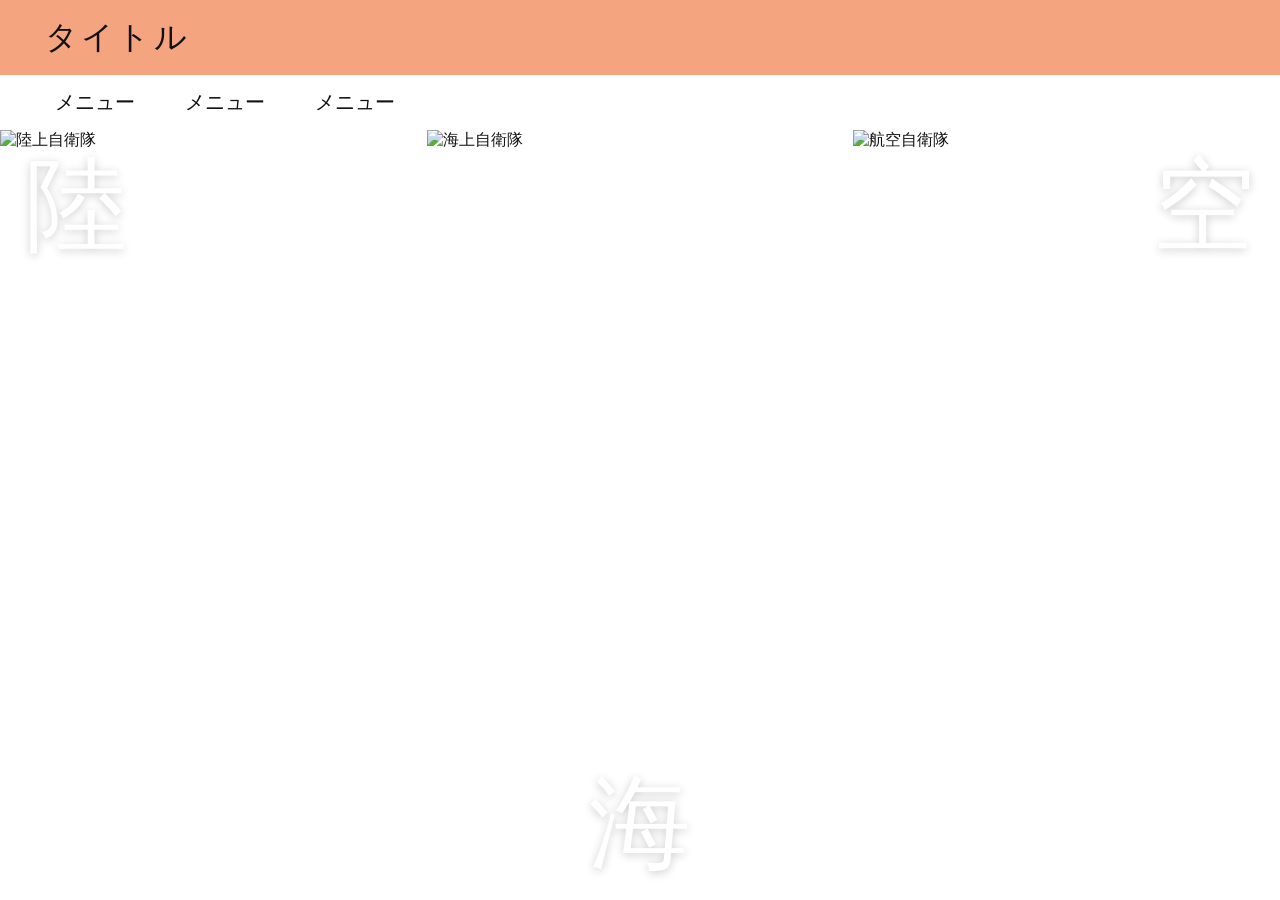
==== css/index.html @ bda2ad5b "Add files via upload" ====
<!DOCTYPE html>
<html lang="ja">
<head>
  <meta charset="UTF-8">
  <meta name="viewport" content="width=device-width, initial-scale=1.0">
  <title>自衛隊紹介サイト</title>
  <link rel="stylesheet" href="style.css">
</head>
<body>

  <!-- ================= トップページ画面 ================= -->
  <div id="top-view">
    <header class="top-header">
      <div class="site-title">タイトル</div>
      <nav class="top-nav">
        <a href="#">メニュー</a>
        <a href="#">メニュー</a>
        <a href="#">メニュー</a>
      </nav>
    </header>

    <main class="split-container">
      <!-- 陸 -->
      <div class="split-item" onclick="showDetail('land')">
        <img src="land.jpg" alt="陸上自衛隊">
        <span class="kanji kanji-land">陸</span>
        <div class="hover-overlay">
          <p class="hover-text">詳しく見る</p>
          <span class="hover-arrow">＞</span>
        </div>
      </div>

      <!-- 海 -->
      <div class="split-item" onclick="showDetail('sea')">
        <img src="sea.jpg" alt="海上自衛隊">
        <span class="kanji kanji-sea">海</span>
        <div class="hover-overlay">
          <p class="hover-text">詳しく見る</p>
          <span class="hover-arrow">＞</span>
        </div>
      </div>

      <!-- 空 -->
      <div class="split-item" onclick="showDetail('air')">
        <img src="air.jpg" alt="航空自衛隊">
        <span class="kanji kanji-air">空</span>
        <div class="hover-overlay">
          <p class="hover-text">詳しく見る</p>
          <span class="hover-arrow">＞</span>
        </div>
      </div>
    </main>
  </div>

  <!-- ================= 詳細ページ画面（初期状態は非表示） ================= -->
  <div id="detail-view" class="hidden">
    <div class="detail-banner" id="detail-banner">
      <button class="back-btn" onclick="showTop()">＜ トップへ戻る</button>
      <h1 class="detail-title" id="detail-title">陸上自衛隊</h1>
    </div>

    <div class="cards-container" id="cards-container">
      <!-- JavaScriptでここに3枚のカードが自動生成されます -->
    </div>


  <script src="script.js"></script>
</body>
</html>
---- css/style.css ----
/* 基本設定・明朝体ベース */
* {
  box-sizing: border-box;
  margin: 0;
  padding: 0;
}

body {
  font-family: "游明朝", "Yu Mincho", "Hiragino Mincho ProN", serif;
  color: #111;
  background-color: #fff;
}

.hidden {
  display: none !important;
}

/* ================= トップページ ================= */
.top-header {
  height: 130px;
}

.site-title {
  background-color: #f4a57f;
  height: 75px;
  display: flex;
  align-items: center;
  padding-left: 45px;
  font-size: 32px;
  letter-spacing: 0.1em;
}

.top-nav {
  background-color: #fff;
  height: 55px;
  display: flex;
  align-items: center;
  padding-left: 55px;
  gap: 50px;
}

.top-nav a {
  text-decoration: none;
  color: #111;
  font-size: 20px;
}

.top-nav a:hover {
  opacity: 0.6;
}

/* 3分割エリア */
.split-container {
  display: flex;
  width: 100%;
  height: calc(100vh - 130px);
  /* 画面全体の高さからヘッダー分を引く */
  min-height: 450px;
}

.split-item {
  position: relative;
  flex: 1;
  overflow: hidden;
  cursor: pointer;
}

.split-item img {
  width: 100%;
  height: 100%;
  object-fit: cover;
  transition: transform 0.5s ease;
}

/* 「陸」「海」「空」の文字配置 */
.kanji {
  position: absolute;
  color: #fff;
  font-size: clamp(60px, 8vw, 110px);
  line-height: 1;
  z-index: 2;
  transition: opacity 0.3s ease;
  text-shadow: 0 2px 10px rgba(0, 0, 0, 0.2);
}

.kanji-land {
  top: 25px;
  left: 25px;
}

.kanji-sea {
  bottom: 25px;
  left: 50%;
  transform: translateX(-50%);
}

.kanji-air {
  top: 25px;
  right: 25px;
}

/* ホバー時のエフェクト（2枚目の画像） */
.hover-overlay {
  position: absolute;
  inset: 0;
  background-color: rgba(0, 0, 0, 0.45);
  display: flex;
  flex-direction: column;
  justify-content: center;
  align-items: center;
  color: #fff;
  opacity: 0;
  transition: opacity 0.3s ease;
  z-index: 3;
}

.split-item:hover .hover-overlay {
  opacity: 1;
}

.split-item:hover img {
  transform: scale(1.04);
  /* わずかにズーム */
}

.split-item:hover .kanji {
  opacity: 0.35;
  /* ホバー時に背面の漢字を少し薄くする */
}

.hover-text {
  font-size: 26px;
  letter-spacing: 0.1em;
  margin-bottom: 12px;
}

.hover-arrow {
  font-size: 42px;
  font-family: sans-serif;
  font-weight: 300;
}

/* ================= 詳細ページ（3枚目の画像） ================= */
.detail-banner {
  position: relative;
  height: 220px;
  background-size: cover;
  background-position: center;
  display: flex;
  align-items: center;
  justify-content: flex-end;
  padding-right: 8%;
}

/* バナー画像を少し暗くして白文字を見やすくする */
.detail-banner::before {
  content: "";
  position: absolute;
  inset: 0;
  background-color: rgba(0, 0, 0, 0.45);
}

.detail-title {
  position: relative;
  z-index: 1;
  color: #fff;
  font-size: clamp(36px, 5vw, 60px);
  font-weight: normal;
  letter-spacing: 0.1em;
}

.back-btn {
  position: absolute;
  top: 20px;
  left: 25px;
  z-index: 2;
  background: rgba(255, 255, 255, 0.85);
  border: none;
  padding: 8px 16px;
  font-family: inherit;
  font-size: 14px;
  cursor: pointer;
  border-radius: 4px;
  transition: background 0.2s;
}

.back-btn:hover {
  background: #fff;
}

/* 3つのカードレイアウト */
.cards-container {
  display: flex;
  justify-content: center;
  flex-wrap: wrap;
  gap: 45px;
  padding: 60px 20px 40px;
  max-width: 1100px;
  margin: 0 auto;
}

.info-card {
  width: 280px;
  height: 310px;
  background: #fff;
  border-radius: 42px;
  /* 大きめの角丸 */
  box-shadow: 0 4px 16px rgba(0, 0, 0, 0.18);
  padding: 35px 25px;
  display: flex;
  flex-direction: column;
  align-items: center;
  position: relative;
}

.info-card h2 {
  font-size: 32px;
  font-weight: normal;
  margin-bottom: 35px;
}

.info-card p {
  font-size: 18px;
  color: #333;
}

.card-detail-btn {
  position: absolute;
  bottom: 30px;
  right: 30px;
  border: 1px solid #444;
  background: #fff;
  color: #111;
  text-decoration: none;
  padding: 8px 16px;
  font-size: 20px;
  transition: background 0.2s, color 0.2s;
}

.card-detail-btn:hover {
  background: #111;
  color: #fff;
}

.bottom-note {
  text-align: center;
  font-size: 16px;
  color: #333;
  padding-bottom: 50px;
}

/* スマホ表示用の調整 */
@media (max-width: 768px) {
  .split-container {
    flex-direction: column;
    height: auto;
  }

  .split-item {
    height: 240px;
  }

  .detail-banner {
    justify-content: center;
    padding-right: 0;
  }
}
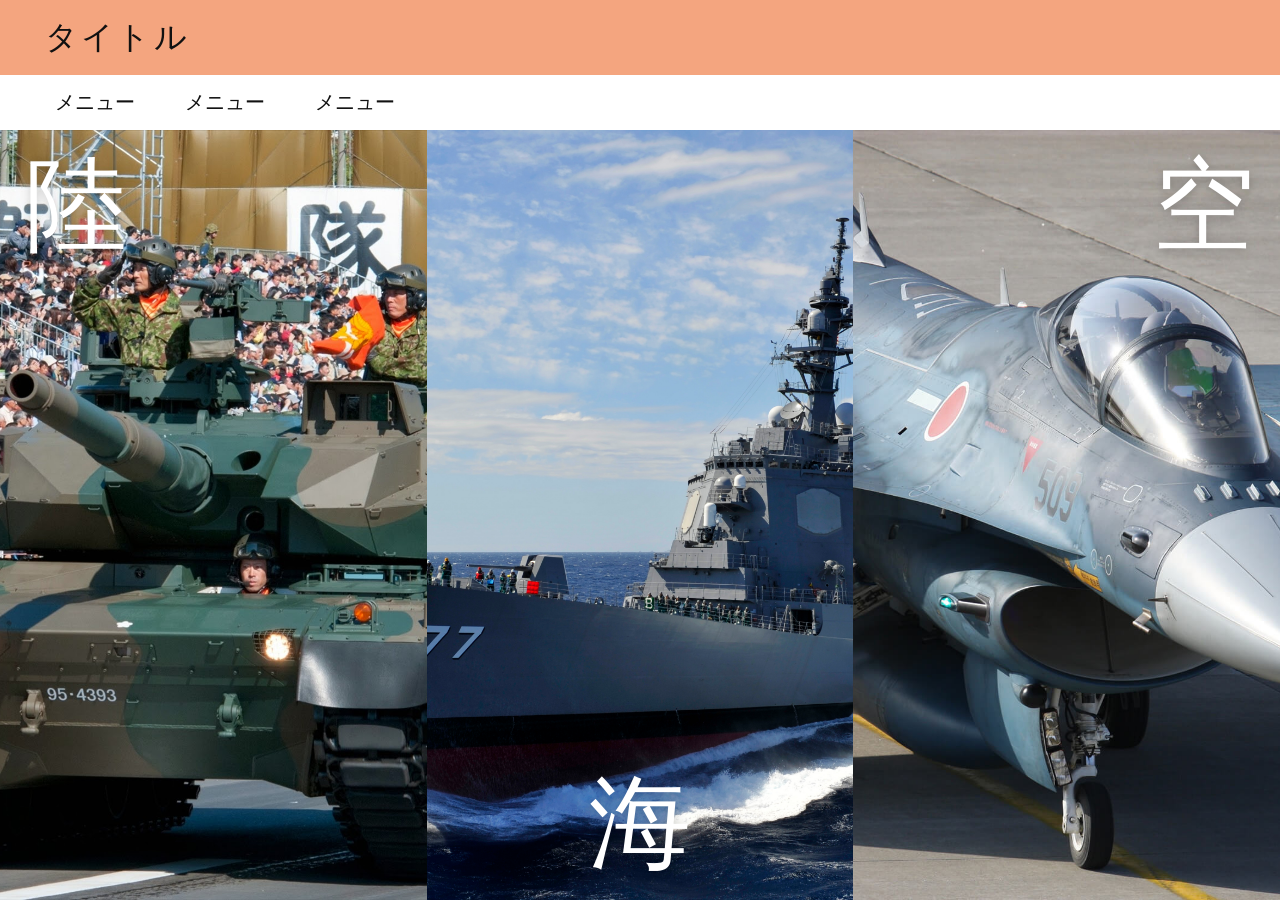
==== commit 2752c5fa: "Update index.html" ====
--- a/css/index.html
+++ b/css/index.html
@@ -42,7 +42,7 @@
 
       <!-- 空 -->
       <div class="split-item" onclick="showDetail('air')">
-        <img src="air.jpg" alt="航空自衛隊">
+        <img src="sky.jpg" alt="航空自衛隊">
         <span class="kanji kanji-air">空</span>
         <div class="hover-overlay">
           <p class="hover-text">詳しく見る</p>
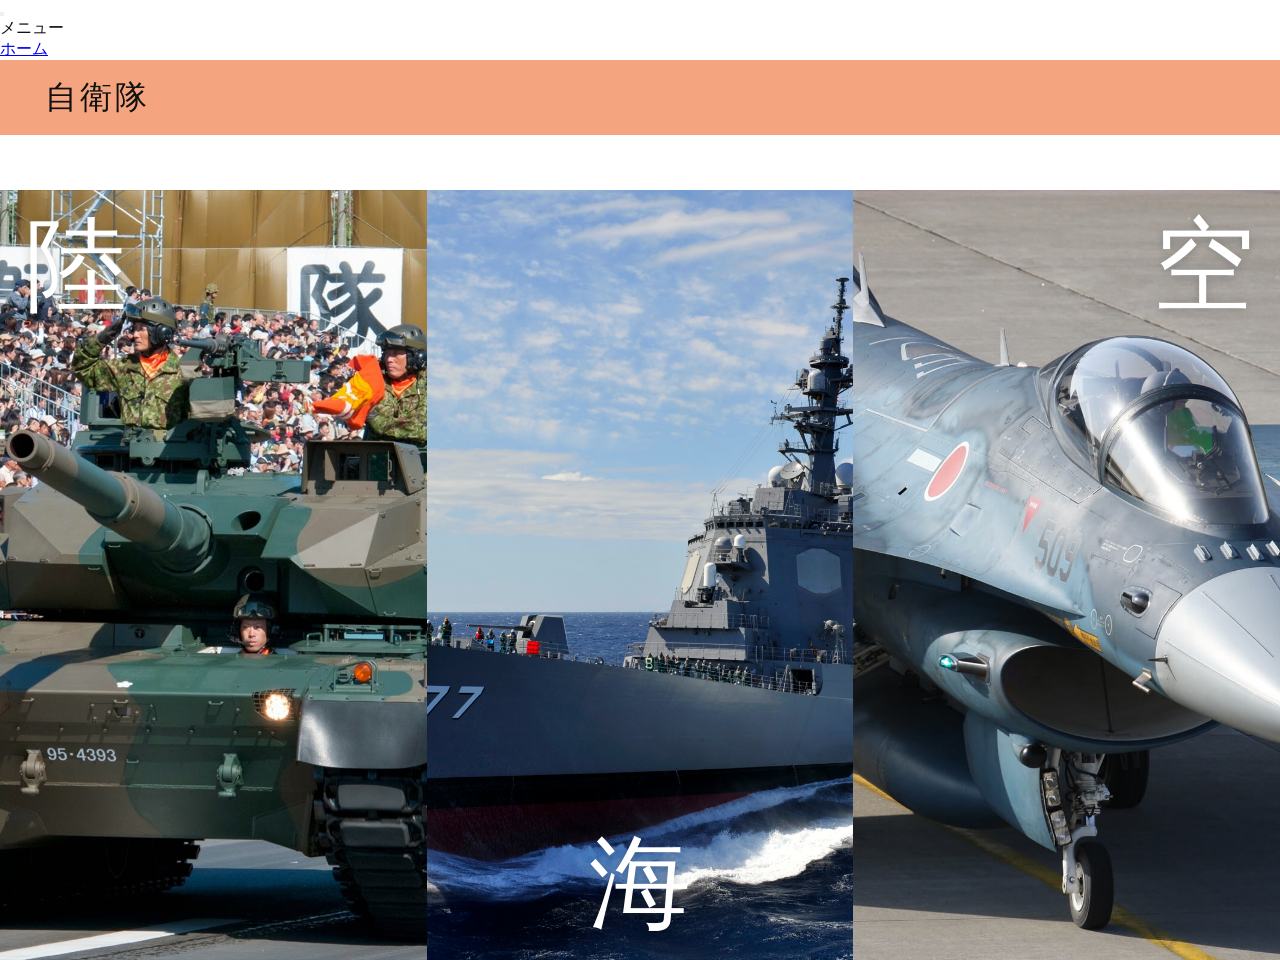
==== commit 2128fcaf: "Implement hamburger menu and layout enhancements Added a hamburger menu for navigation and improved " ====
--- a/css/index.html
+++ b/css/index.html
@@ -8,15 +8,34 @@
 </head>
 <body>
 
+  <!-- ================= 共通：ハンバーガーメニュー（トップ・詳細ページ共通） ================= -->
+
+  <!-- ハンバーガーボタン（右上に配置。開くと×印に変形してパネル上に残る） -->
+  <button class="hamburger" id="js-hamburger" type="button"
+          aria-label="メニューを開く" aria-expanded="false" aria-controls="js-panel">
+    <span></span>
+    <span></span>
+    <span></span>
+  </button>
+
+  <!-- メニューを開いたときに背面を暗くする幕 -->
+  <div class="menu-backdrop" id="js-backdrop"></div>
+
+  <!-- 右からスライドして出るパネル -->
+  <nav class="side-panel" id="js-panel" aria-hidden="true" aria-label="メインメニュー">
+    <p class="panel-title">メニュー</p>
+    <div class="panel-body">
+      <a href="#" class="panel-home" id="js-menu-home">ホーム</a>
+      <!-- 陸・海・空の項目は script.js の pageData から自動生成されます -->
+      <ul class="panel-groups" id="js-menu-groups"></ul>
+    </div>
+  </nav>
+
+
   <!-- ================= トップページ画面 ================= -->
   <div id="top-view">
     <header class="top-header">
-      <div class="site-title">タイトル</div>
-      <nav class="top-nav">
-        <a href="#">メニュー</a>
-        <a href="#">メニュー</a>
-        <a href="#">メニュー</a>
-      </nav>
+      <div class="site-title">自衛隊</div>
     </header>
 
     <main class="split-container">
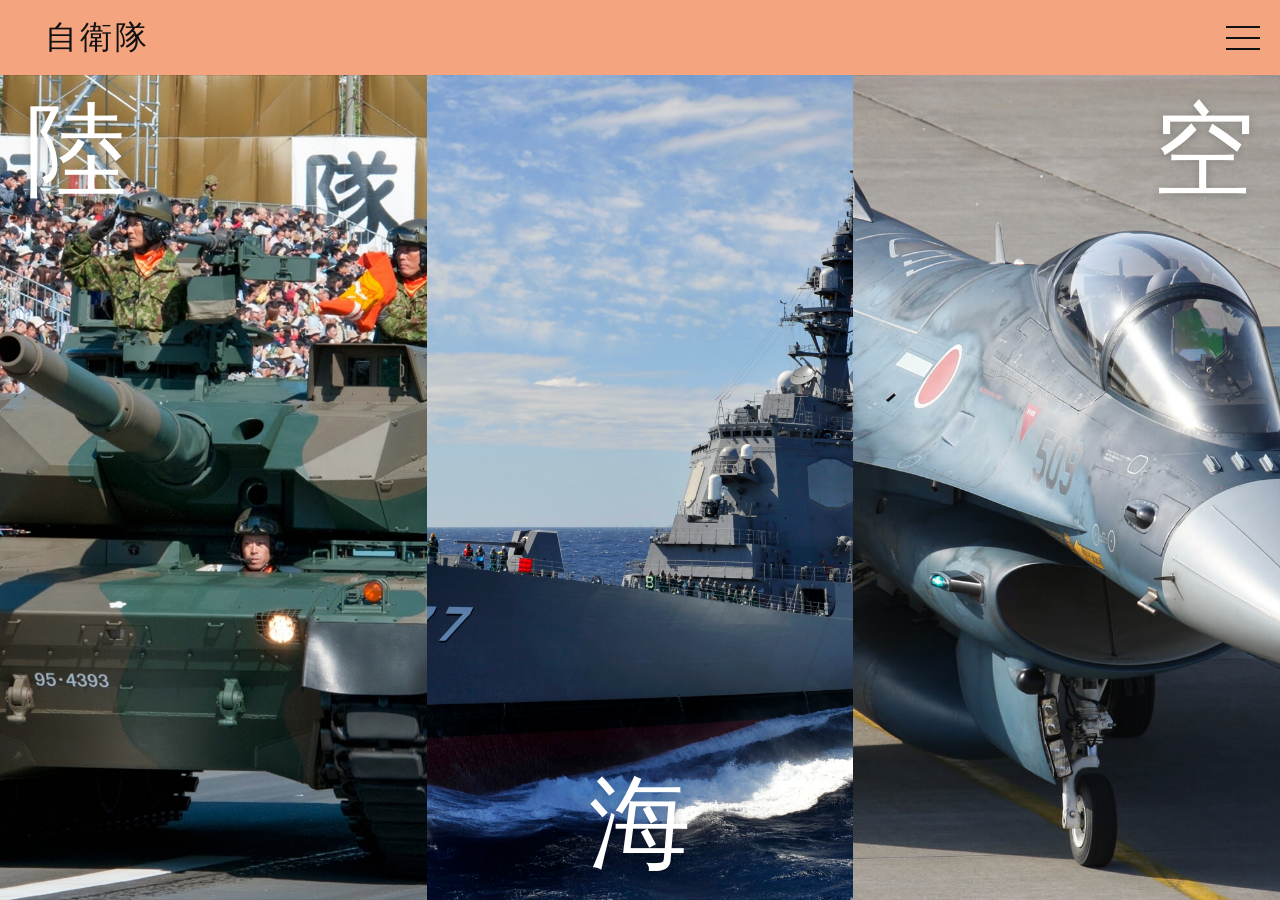
==== commit 955af784: "Update index.html" ====
--- a/css/index.html
+++ b/css/index.html
@@ -81,7 +81,7 @@
     <div class="cards-container" id="cards-container">
       <!-- JavaScriptでここに3枚のカードが自動生成されます -->
     </div>
-
+  </div>
 
   <script src="script.js"></script>
 </body>
--- a/css/style.css
+++ b/css/style.css
@@ -15,9 +15,166 @@
   display: none !important;
 }
 
+/* メニューを開いている間は背面をスクロールさせない */
+body.menu-open {
+  overflow: hidden;
+}
+
+/* ================= ハンバーガーメニュー（共通） ================= */
+
+/* ボタン：右上に固定位置（ページと一緒にスクロールする）。
+   高さはタイトルバー（75px）に揃える */
+.hamburger {
+  position: absolute;
+  top: 0;
+  right: 0;
+  width: 75px;
+  height: 75px;
+  background: none;
+  border: none;
+  cursor: pointer;
+  z-index: 1100; /* 幕・パネルよりも手前 */
+  -webkit-tap-highlight-color: transparent;
+}
+
+.hamburger span {
+  display: block;
+  position: absolute;
+  left: 50%;
+  width: 34px;
+  height: 2px;
+  margin-left: -17px;
+  background-color: #111;
+  transition: top 0.3s, transform 0.3s, opacity 0.3s, background-color 0.3s;
+}
+
+.hamburger span:nth-child(1) { top: calc(50% - 12px); }
+.hamburger span:nth-child(2) { top: calc(50% - 1px); }
+.hamburger span:nth-child(3) { top: calc(50% + 10px); }
+
+/* 開いたとき：×印へ変形（白いパネルの上なので黒） */
+.hamburger.is-active span:nth-child(1) {
+  top: calc(50% - 1px);
+  transform: rotate(45deg);
+}
+.hamburger.is-active span:nth-child(2) {
+  opacity: 0;
+}
+.hamburger.is-active span:nth-child(3) {
+  top: calc(50% - 1px);
+  transform: rotate(-45deg);
+}
+
+/* 詳細ページでは暗いバナー上に置かれるので、線を白にする */
+body.is-detail .hamburger span {
+  background-color: #fff;
+}
+body.is-detail .hamburger.is-active span {
+  background-color: #111;
+}
+
+/* 背面を暗くする幕 */
+.menu-backdrop {
+  position: fixed;
+  inset: 0;
+  background-color: rgba(0, 0, 0, 0.45);
+  opacity: 0;
+  visibility: hidden;
+  transition: opacity 0.4s ease, visibility 0s linear 0.4s;
+  z-index: 900;
+}
+
+.menu-backdrop.is-open {
+  opacity: 1;
+  visibility: visible;
+  transition: opacity 0.4s ease, visibility 0s;
+}
+
+/* 右からスライドして出るパネル */
+.side-panel {
+  --panel-pad: 34px;   /* パネルの左右余白 */
+  --home-col: 124px;   /* 「ホーム」の列幅 */
+  position: fixed;
+  top: 0;
+  right: 0;
+  height: 100%;
+  width: clamp(400px, 34vw, 520px);
+  background-color: #fff;
+  box-shadow: -4px 0 20px rgba(0, 0, 0, 0.25);
+  overflow-y: auto;
+  transform: translateX(100%);
+  visibility: hidden;
+  transition: transform 0.4s ease, visibility 0s linear 0.4s;
+  z-index: 1000;
+}
+
+.side-panel.is-open {
+  transform: translateX(0);
+  visibility: visible;
+  transition: transform 0.4s ease, visibility 0s;
+}
+
+/* 「メニュー」見出し：タイトルバーと同じ高さの行に置く */
+.panel-title {
+  height: 75px;
+  display: flex;
+  align-items: center;
+  padding-left: calc(var(--panel-pad) + var(--home-col));
+  font-size: 26px;
+  letter-spacing: 0.1em;
+}
+
+.panel-body {
+  display: flex;
+  align-items: flex-start;
+  padding: 25px var(--panel-pad) 40px;
+}
+
+.panel-body a {
+  color: #111;
+  text-decoration: none;
+  transition: opacity 0.2s;
+}
+
+.panel-body a:hover {
+  opacity: 0.55;
+}
+
+.panel-home {
+  flex: 0 0 var(--home-col);
+  font-size: 20px;
+  line-height: 1.9;
+}
+
+.panel-groups {
+  list-style: none;
+  flex: 1;
+}
+
+/* 1つの隊：左に隊名、右に 活動／組織／歴史 を縦並び */
+.panel-group {
+  display: grid;
+  grid-template-columns: 175px 1fr;
+  margin-bottom: 26px;
+}
+
+.group-name {
+  font-size: 20px;
+  line-height: 1.9;
+}
+
+.sub-list {
+  list-style: none;
+}
+
+.sub-list a {
+  font-size: 20px;
+  line-height: 2.1;
+}
+
 /* ================= トップページ ================= */
 .top-header {
-  height: 130px;
+  height: 75px;
 }
 
 .site-title {
@@ -26,36 +183,21 @@
   display: flex;
   align-items: center;
   padding-left: 45px;
+  padding-right: 90px; /* ハンバーガーボタンと重ならないように */
   font-size: 32px;
   letter-spacing: 0.1em;
 }
 
-.top-nav {
-  background-color: #fff;
-  height: 55px;
-  display: flex;
-  align-items: center;
-  padding-left: 55px;
-  gap: 50px;
-}
-
-.top-nav a {
-  text-decoration: none;
-  color: #111;
-  font-size: 20px;
-}
-
-.top-nav a:hover {
-  opacity: 0.6;
-}
-
 /* 3分割エリア */
 .split-container {
+  position: relative;
+  z-index: 0;        /* 独立した重なり順の枠にして、ホバー中の画像がバーより手前に出ないようにする */
   display: flex;
   width: 100%;
-  height: calc(100vh - 130px);
-  /* 画面全体の高さからヘッダー分を引く */
+  height: calc(100vh - 75px);
+  /* 画面全体の高さからタイトルバー分を引く */
   min-height: 450px;
+  overflow: hidden;  /* 拡大した画像・シャドウをここで切り取る（タイトルバーに被らない） */
 }
 
 .split-item {
@@ -63,9 +205,13 @@
   flex: 1;
   overflow: hidden;
   cursor: pointer;
+  z-index: 1;
+  /* ホバーを外したとき、縮み終わるまで手前に残す */
+  transition: transform 0.35s ease, box-shadow 0.35s ease, z-index 0s linear 0.35s;
 }
 
 .split-item img {
+  display: block; /* 画像の下に出る隙間（インライン要素の余白）を防ぐ */
   width: 100%;
   height: 100%;
   object-fit: cover;
@@ -99,7 +245,7 @@
   right: 25px;
 }
 
-/* ホバー時のエフェクト（2枚目の画像） */
+/* ホバー時のエフェクト：画像＋黒フィルターごと少し大きくして手前に浮かせる */
 .hover-overlay {
   position: absolute;
   inset: 0;
@@ -112,6 +258,13 @@
   opacity: 0;
   transition: opacity 0.3s ease;
   z-index: 3;
+}
+
+.split-item:hover {
+  z-index: 10;                         /* 隣の画像より手前へ */
+  transform: scale(1.05);              /* 画像と黒フィルターを含めて少し拡大 */
+  box-shadow: 0 0 36px 8px rgba(0, 0, 0, 0.6); /* 隣の画像に落ちる影 */
+  transition: transform 0.35s ease, box-shadow 0.35s ease, z-index 0s;
 }
 
 .split-item:hover .hover-overlay {
@@ -249,14 +402,18 @@
   padding-bottom: 50px;
 }
 
-/* スマホ表示用の調整 */
+/* スマホ・タブレット表示用の調整 */
 @media (max-width: 768px) {
   .split-container {
     flex-direction: column;
     height: auto;
-  }
-
+    min-height: 0;
+  }
+
+  /* flex: 1 のままだと高さが画像の元サイズ任せになり隙間の原因になるため、
+     高さを固定して縦にぴったり並べる */
   .split-item {
+    flex: none;
     height: 240px;
   }
 
@@ -264,5 +421,51 @@
     justify-content: center;
     padding-right: 0;
   }
-}
-  
+
+  /* メニューパネルは縦積みレイアウトに */
+  .side-panel {
+    --panel-pad: 24px;
+    width: min(86vw, 380px);
+  }
+
+  .panel-title {
+    padding-left: var(--panel-pad);
+    font-size: 22px;
+  }
+
+  .panel-body {
+    flex-direction: column;
+    padding-top: 10px;
+  }
+
+  .panel-home {
+    flex: none;
+    margin-bottom: 18px;
+  }
+
+  .panel-groups {
+    width: 100%;
+  }
+
+  .panel-group {
+    grid-template-columns: 8em 1fr;
+    margin-bottom: 22px;
+  }
+
+  .site-title {
+    font-size: 26px;
+    padding-left: 24px;
+  }
+}
+
+/* 動きを減らす設定のユーザーにはアニメーションを抑える */
+@media (prefers-reduced-motion: reduce) {
+  .side-panel,
+  .menu-backdrop,
+  .hamburger span,
+  .split-item,
+  .split-item img {
+    transition-duration: 0s !important;
+    transition-delay: 0s !important;
+  }
+}
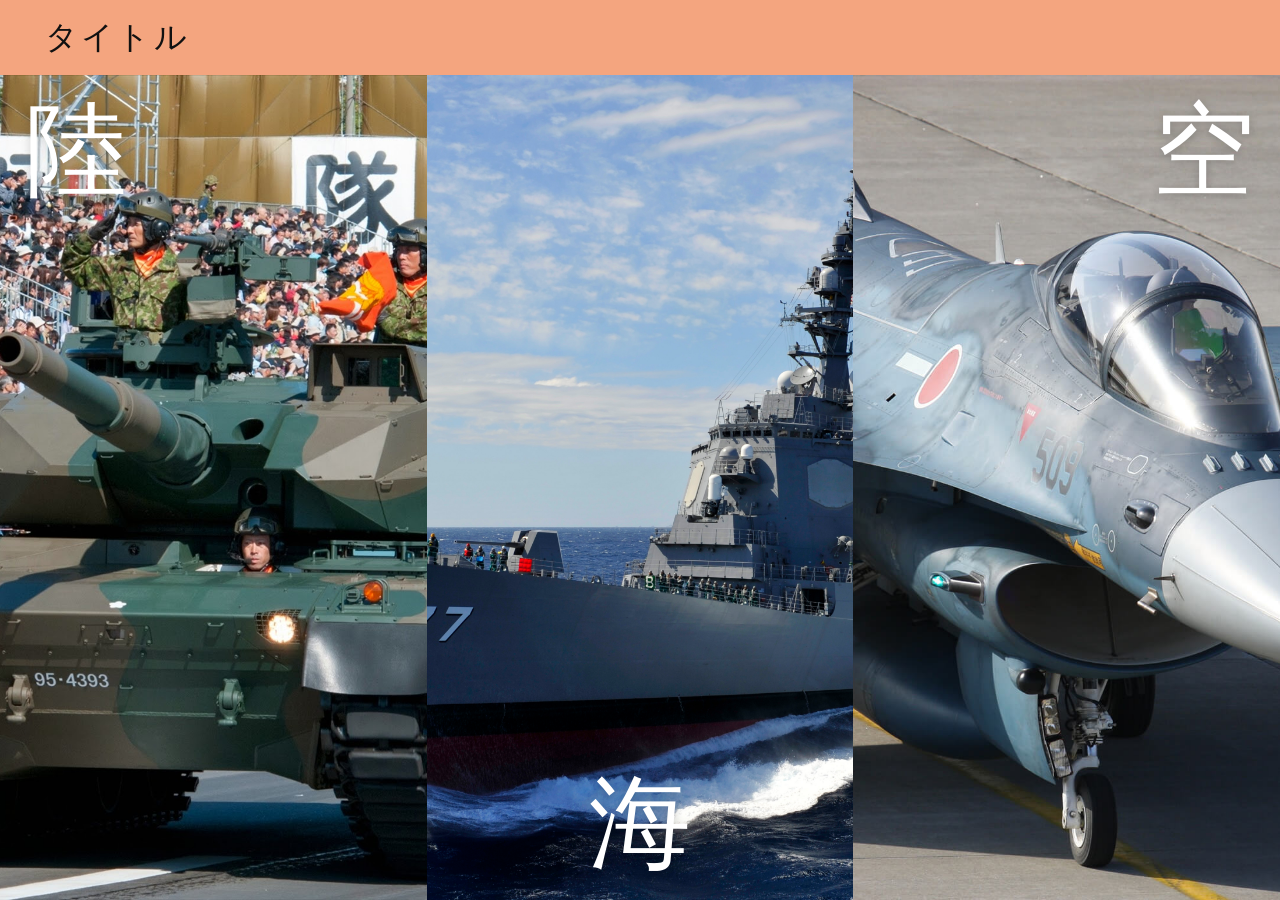
==== commit 4aa4ae48: "Update index.html" ====
--- a/css/index.html
+++ b/css/index.html
@@ -8,34 +8,15 @@
 </head>
 <body>
 
-  <!-- ================= 共通：ハンバーガーメニュー（トップ・詳細ページ共通） ================= -->
-
-  <!-- ハンバーガーボタン（右上に配置。開くと×印に変形してパネル上に残る） -->
-  <button class="hamburger" id="js-hamburger" type="button"
-          aria-label="メニューを開く" aria-expanded="false" aria-controls="js-panel">
-    <span></span>
-    <span></span>
-    <span></span>
-  </button>
-
-  <!-- メニューを開いたときに背面を暗くする幕 -->
-  <div class="menu-backdrop" id="js-backdrop"></div>
-
-  <!-- 右からスライドして出るパネル -->
-  <nav class="side-panel" id="js-panel" aria-hidden="true" aria-label="メインメニュー">
-    <p class="panel-title">メニュー</p>
-    <div class="panel-body">
-      <a href="#" class="panel-home" id="js-menu-home">ホーム</a>
-      <!-- 陸・海・空の項目は script.js の pageData から自動生成されます -->
-      <ul class="panel-groups" id="js-menu-groups"></ul>
-    </div>
-  </nav>
-
-
   <!-- ================= トップページ画面 ================= -->
   <div id="top-view">
     <header class="top-header">
-      <div class="site-title">自衛隊</div>
+      <div class="site-title">タイトル</div>
+      <nav class="top-nav">
+        <a href="#">メニュー</a>
+        <a href="#">メニュー</a>
+        <a href="#">メニュー</a>
+      </nav>
     </header>
 
     <main class="split-container">
@@ -81,7 +62,7 @@
     <div class="cards-container" id="cards-container">
       <!-- JavaScriptでここに3枚のカードが自動生成されます -->
     </div>
-  </div>
+
 
   <script src="script.js"></script>
 </body>
--- a/css/style.css
+++ b/css/style.css
@@ -293,6 +293,47 @@
   font-weight: 300;
 }
 
+.card-container {
+    display: flex;
+    justify-content: center;
+    gap: 50px;
+    margin-top: 70px;
+}
+
+.card {
+    width: 280px;
+    height: 370px;
+    background: white;
+    border-radius: 50px;
+    box-shadow: 0 5px 20px rgba(0,0,0,0.15);
+
+    display: flex;
+    flex-direction: column;
+    align-items: center;
+
+    position: relative;
+}
+
+.detail-btn {
+    position: absolute;
+    bottom: 35px;
+    right: 35px;
+
+    padding: 12px 20px;
+    border: 1px solid #333;
+
+    color: black;
+    text-decoration: none;
+    font-size: 22px;
+
+    transition: 0.3s;
+}
+
+.detail-btn:hover {
+    background: #333;
+    color: white;
+}
+
 /* ================= 詳細ページ（3枚目の画像） ================= */
 .detail-banner {
   position: relative;
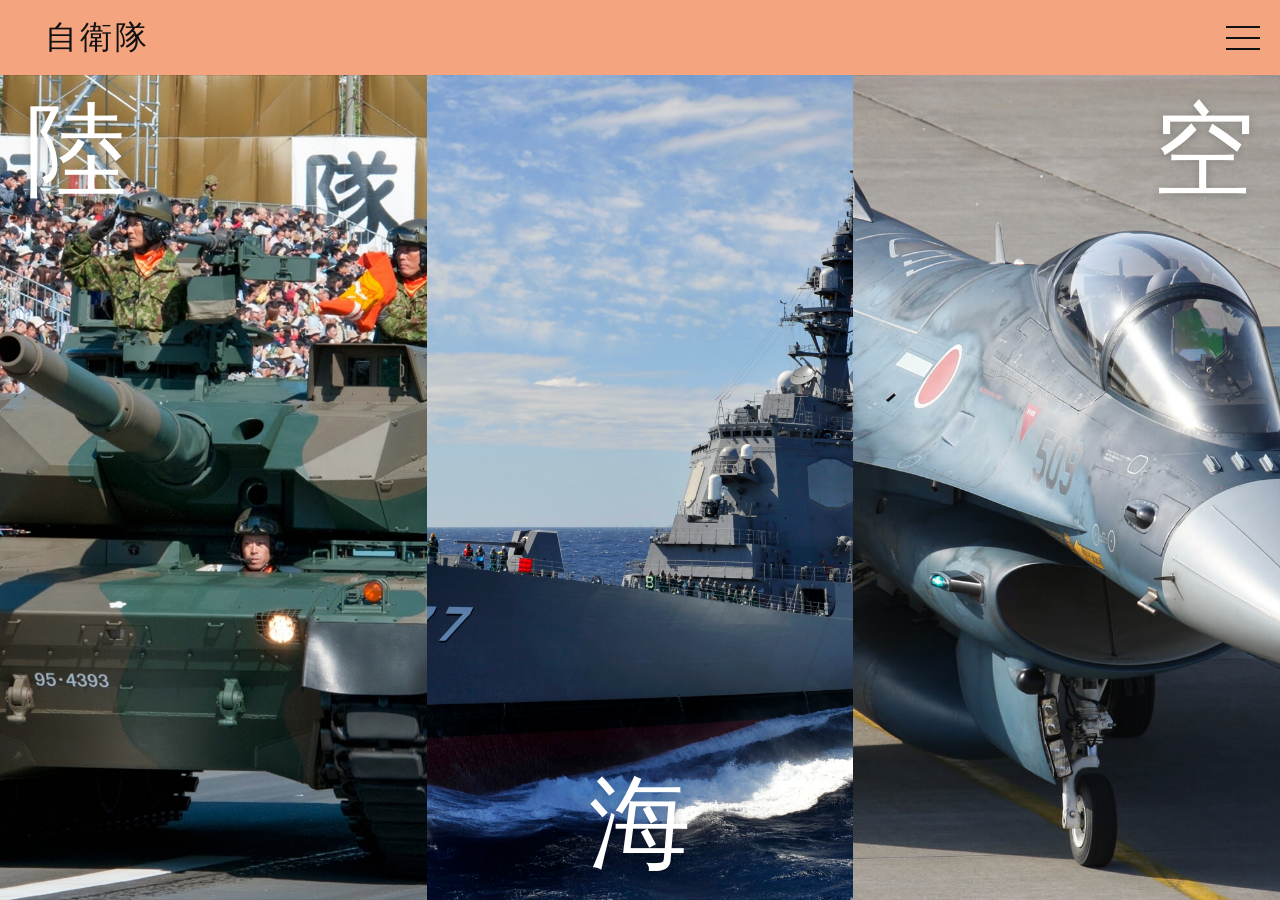
==== commit e3b50ea8: "Update index.html" ====
--- a/css/index.html
+++ b/css/index.html
@@ -8,15 +8,34 @@
 </head>
 <body>
 
+  <!-- ================= 共通：ハンバーガーメニュー（トップ・詳細ページ共通） ================= -->
+
+  <!-- ハンバーガーボタン（右上に配置。開くと×印に変形してパネル上に残る） -->
+  <button class="hamburger" id="js-hamburger" type="button"
+          aria-label="メニューを開く" aria-expanded="false" aria-controls="js-panel">
+    <span></span>
+    <span></span>
+    <span></span>
+  </button>
+
+  <!-- メニューを開いたときに背面を暗くする幕 -->
+  <div class="menu-backdrop" id="js-backdrop"></div>
+
+  <!-- 右からスライドして出るパネル -->
+  <nav class="side-panel" id="js-panel" aria-hidden="true" aria-label="メインメニュー">
+    <p class="panel-title">メニュー</p>
+    <div class="panel-body">
+      <a href="#" class="panel-home" id="js-menu-home">ホーム</a>
+      <!-- 陸・海・空の項目は script.js の pageData から自動生成されます -->
+      <ul class="panel-groups" id="js-menu-groups"></ul>
+    </div>
+  </nav>
+
+
   <!-- ================= トップページ画面 ================= -->
   <div id="top-view">
     <header class="top-header">
-      <div class="site-title">タイトル</div>
-      <nav class="top-nav">
-        <a href="#">メニュー</a>
-        <a href="#">メニュー</a>
-        <a href="#">メニュー</a>
-      </nav>
+      <div class="site-title">自衛隊</div>
     </header>
 
     <main class="split-container">
